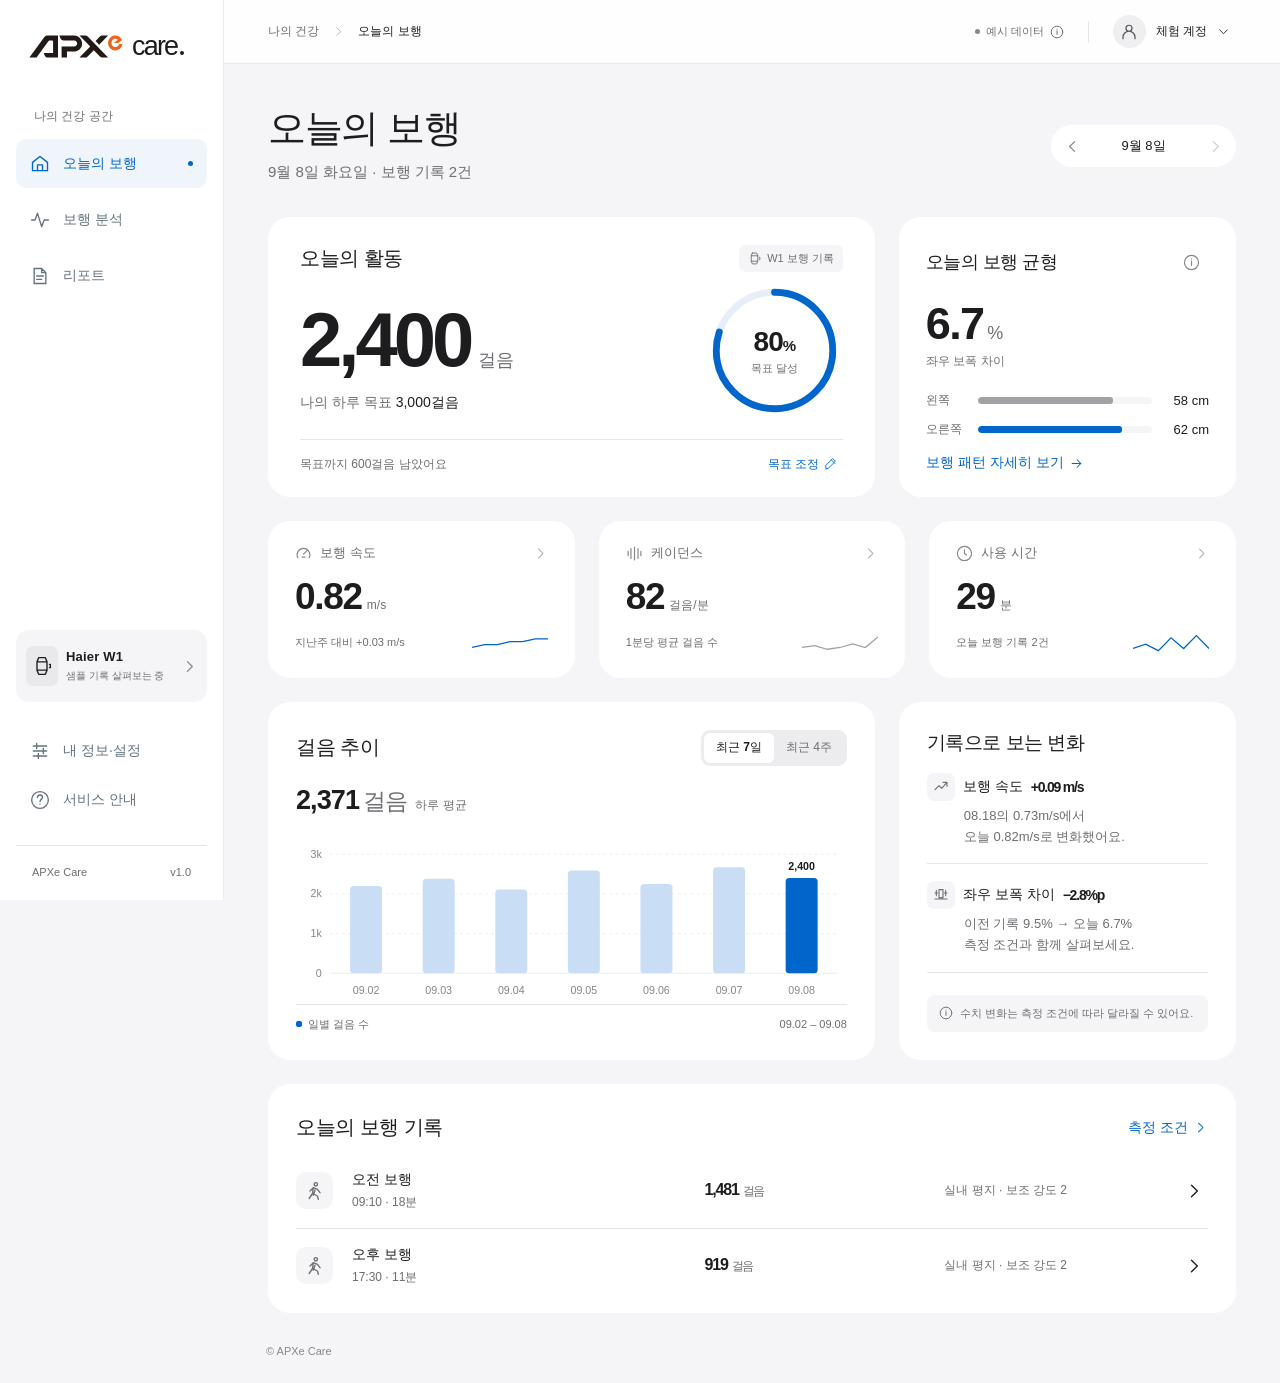
==== index.html @ 576e1993 "Publish responsive APXe Care customer and provider demos" ====
<!doctype html>
<html lang="ko">
<head>
  <meta charset="utf-8">
  <meta name="viewport" content="width=device-width, initial-scale=1, viewport-fit=cover">
  <meta name="theme-color" content="#f5f5f7">
  <meta name="description" content="APXe Care — 나의 보행을 기록하고, 변화를 살펴보고, 리포트로 연결하는 보행 건강 서비스.">
  <title>APXe Care · 나의 보행 건강</title>
  <link rel="icon" href="assets/apxe.svg" type="image/svg+xml">
  <link rel="stylesheet" href="styles.css">
  <link rel="stylesheet" href="design-v2.css?v=5">
  <script src="data.js" defer></script>
  <script src="app.js?v=5" defer></script>
  <link rel="stylesheet" href="mobile.css?v=5">
</head>
<body class="consumer-app">
  <a class="skip-link" href="#main">본문으로 이동</a>
  <aside class="sidebar" aria-label="주 메뉴">
    <a href="#overview" class="brand" aria-label="APXe Care 홈"><img src="assets/apxe.svg" alt="APXe" width="108" height="26"><span>care<span class="brand-dot"></span></span></a>
    <div class="workspace-label">나의 건강 공간</div>
    <nav class="primary-nav">
      <a href="#overview" data-route="overview" class="nav-link active"><i data-icon="home"></i><span>오늘의 보행</span><span class="nav-dot"></span></a>
      <a href="#analysis" data-route="analysis" class="nav-link"><i data-icon="activity"></i><span>보행 분석</span></a>
      <a href="#report" data-route="report" class="nav-link"><i data-icon="file"></i><span>리포트</span></a>
    </nav>
    <div class="sidebar-bottom">
      <div class="device-mini"><span class="device-symbol"><i data-icon="device"></i></span><div><strong>Haier W1</strong><span>샘플 기록 살펴보는 중</span></div><button class="icon-button" data-action="device" aria-label="기기와 데이터 정보"><i data-icon="chevron"></i></button></div>
      <button class="nav-link" data-action="settings"><i data-icon="settings"></i><span>내 정보·설정</span></button>
      <button class="nav-link help-link" data-action="help"><i data-icon="help"></i><span>서비스 안내</span></button>
      <div class="sidebar-foot">APXe Care <span>v1.0</span></div>
    </div>
  </aside>
  <div class="app-shell">
    <header class="topbar">
      <div class="mobile-brand">APXe <span>care.</span></div>
      <div class="breadcrumb"><span>나의 건강</span><i data-icon="chevron"></i><strong id="crumb">오늘의 보행</strong></div>
      <div class="account-tools"><button class="demo-badge" data-action="data-info"><span></span>예시 데이터<i data-icon="info"></i></button><span class="topbar-divider"></span><button class="account-button" data-action="settings" aria-label="체험 계정 설정"><span class="avatar"><i data-icon="user"></i></span><span class="account-name">체험 계정</span><i data-icon="chevron-down"></i></button></div>
    </header>
    <main id="main" tabindex="-1"></main>
    <footer class="page-footer"><span>내가 선택한 기록으로 연결하는 건강</span><span>© APXe Care</span></footer>
  </div>
  <nav class="mobile-nav" aria-label="하단 메뉴"><a href="#overview" data-route="overview"><i data-icon="home"></i>홈</a><a href="#analysis" data-route="analysis"><i data-icon="activity"></i>보행 분석</a><a href="#report" data-route="report"><i data-icon="file"></i>리포트</a><button data-action="settings"><i data-icon="user"></i>내 정보</button></nav>
  <dialog id="detail-dialog" class="app-dialog" aria-labelledby="dialog-title"><div id="dialog-content"></div></dialog>
  <div id="toast" role="status" aria-live="polite"></div>
  <div id="print-root"></div>
  <noscript><p class="no-script">보행 기록과 리포트를 확인하려면 브라우저에서 JavaScript를 활성화해 주세요.</p></noscript>
</body>
</html>
---- styles.css ----
@charset "UTF-8";
:root{--ink:#192c36;--muted:#65757f;--faint:#89969d;--teal:#127f76;--teal-dark:#075e57;--teal-soft:#eaf5f1;--navy:#163d43;--blue:#748fba;--line:#e1e8e9;--canvas:#f5f7f8;--white:#fff;--radius:20px;--shadow:0 3px 18px #1c454506;--sidebar:234px;font-family:"Apple SD Gothic Neo","Pretendard","Noto Sans KR",-apple-system,BlinkMacSystemFont,"Segoe UI",sans-serif;color:var(--ink);background:var(--canvas);font-synthesis:none}
*{box-sizing:border-box}body{margin:0}button,input,select{font:inherit}button,a,input,select{-webkit-tap-highlight-color:transparent}button{cursor:pointer}button{color:inherit}a{color:inherit;text-decoration:none}button:disabled{opacity:.4;cursor:not-allowed}button,input,select{outline-offset:4px}button:focus-visible,a:focus-visible,input:focus-visible,select:focus-visible,summary:focus-visible{outline:3px solid #2e9eae;outline-offset:4px}svg{display:block}i{display:inline-flex;font-style:normal;flex-shrink:0}i svg{width:20px;height:20px}button i{pointer-events:none}button{border:0;background:none}h1,h2,h3,p{margin:0}h1,h2,h3{word-break:keep-all}h1{font-size:30px;line-height:1.35;letter-spacing:-.8px;font-weight:760}h2{font-size:19px;letter-spacing:-.45px;font-weight:730}h3{font-size:16px;font-weight:700}p{line-height:1.65}.muted{color:var(--muted)}.teal{color:var(--teal)}.num{font-family:-apple-system,BlinkMacSystemFont,"Arial",sans-serif;font-variant-numeric:tabular-nums;letter-spacing:-1.2px}.small{font-size:13px}.nowrap{white-space:nowrap}.sr-only{position:absolute;width:1px;height:1px;padding:0;overflow:hidden;clip:rect(0,0,0,0);white-space:nowrap;border:0}.skip-link{position:fixed;left:20px;top:-80px;background:var(--navy);color:white;padding:14px;z-index:1000;border-radius:8px}.skip-link:focus{top:12px}
.sidebar{position:fixed;inset:0 auto 0 0;width:var(--sidebar);background:#fff;border-right:1px solid var(--line);z-index:30;display:flex;flex-direction:column;padding:35px 18px 20px}.brand{display:flex;align-items:center;gap:10px;margin:0 13px 49px}.brand img{width:94px;height:auto}.brand>span{font-size:28px;font-weight:500;letter-spacing:-1.8px;line-height:1;color:var(--teal)}.brand-dot{display:inline-block;width:5px;height:5px;border-radius:100%;background:var(--teal);margin-left:3px}.workspace-label{font-size:12px;color:var(--faint);font-weight:650;margin:0 18px 14px;letter-spacing:.5px}.primary-nav{display:flex;flex-direction:column;gap:7px}.nav-link{display:flex;align-items:center;gap:13px;text-align:left;padding:14px 16px;border-radius:11px;min-height:49px;font-size:15px;color:#64747d;transition:background .18s,color .18s;width:100%;font-weight:560}.nav-link:hover{background:#f4f7f8;color:var(--ink)}.nav-link.active{background:var(--teal-soft);color:var(--teal-dark);font-weight:750}.nav-dot{margin-left:auto;width:6px;height:6px;background:var(--teal);border-radius:50%}.sidebar-bottom{margin-top:auto}.device-mini{border:1px solid var(--line);border-radius:13px;padding:13px 8px 13px 12px;display:flex;align-items:center;gap:10px;margin-bottom:24px;background:#fbfcfc}.device-symbol{width:32px;height:40px;border-radius:7px;background:#e9eef0;display:grid;place-items:center;color:var(--navy)}.device-mini strong{display:block;font-size:13px;letter-spacing:.2px}.device-mini div>span{display:block;font-size:11px;color:var(--muted);margin-top:5px;white-space:nowrap}.device-mini .icon-button{margin-left:auto;width:22px}.sidebar-foot{display:flex;justify-content:space-between;border-top:1px solid var(--line);padding:20px 16px 0;margin-top:21px;font-size:11px;color:var(--faint)}.help-link{font-size:14px}
.app-shell{margin-left:var(--sidebar)}.topbar{height:81px;border-bottom:1px solid var(--line);padding:0 42px;display:flex;align-items:center;justify-content:space-between;background:rgba(255,255,255,.94)}.breadcrumb{display:flex;align-items:center;gap:13px;font-size:13px;color:var(--muted)}.breadcrumb strong{font-weight:650;color:var(--ink)}.breadcrumb i svg{width:13px;height:13px;color:#a1afb6}.account-tools{display:flex;align-items:center;gap:22px}.demo-badge{display:flex;align-items:center;gap:6px;font-size:12px;color:#627579}.demo-badge>span{width:5px;height:5px;background:#91a49a;border-radius:50%}.demo-badge i svg{width:14px;height:14px}.topbar-divider{width:1px;height:22px;background:var(--line)}.account-button{display:flex;align-items:center;gap:10px;font-size:13px;font-weight:650}.account-button>i svg{width:13px;height:13px}.avatar{width:33px;height:33px;background:#e5edf1;border:3px solid #fff;border-radius:50%;display:grid;place-items:center;outline:1px solid #e0e8eb;color:#5c7480}.avatar i svg{width:18px;height:18px}.mobile-brand,.mobile-nav{display:none}
main{padding:35px 42px 25px;max-width:1450px;margin:auto;min-height:calc(100vh - 150px)}.page-heading{display:flex;align-items:center;justify-content:space-between;gap:20px;margin-bottom:27px}.eyebrow{font-size:11px;color:var(--teal);letter-spacing:1.8px;font-weight:750;margin-bottom:8px}.page-heading p{font-size:14px;color:var(--muted);margin-top:7px}.heading-actions{display:flex;align-items:center;gap:10px}.button{display:inline-flex;align-items:center;justify-content:center;gap:9px;min-height:43px;padding:11px 17px;font-size:14px;line-height:1.4;border:1px solid var(--line);border-radius:10px;font-weight:650;background:white;transition:background .16s,transform .16s}.button:hover{background:#f1f6f5;border-color:#cbdcd8}.button.primary{background:var(--teal);border-color:var(--teal);color:white;box-shadow:0 3px 7px #127f7610}.button.primary:hover{background:var(--teal-dark);border-color:var(--teal-dark)}.button.dark{background:var(--navy);border-color:var(--navy);color:white}.button.quiet{background:transparent;border-color:transparent;color:var(--teal)}.button.full{width:100%}.button i svg{width:17px;height:17px}.text-button{display:inline-flex;align-items:center;gap:5px;color:var(--teal);font-size:13px;font-weight:650;min-height:32px;padding:3px 0}.text-button i svg{width:15px;height:15px}.text-button:hover{text-decoration:underline}.icon-button{width:34px;height:34px;display:inline-grid;place-items:center;border-radius:8px;color:var(--muted)}.icon-button:hover{background:#eaf1f1}.icon-button svg{width:17px;height:17px}.date-switch{display:flex;align-items:center;gap:8px;background:white;border:1px solid var(--line);border-radius:10px;padding:3px 5px}.date-switch span{font-size:13px;font-weight:600;padding:0 6px;min-width:105px;text-align:center}
.panel{background:white;border:1px solid var(--line);border-radius:var(--radius);box-shadow:var(--shadow);overflow:hidden}.panel-head{display:flex;justify-content:space-between;align-items:center;gap:12px}.panel-head .hint{font-size:12px;color:var(--muted)}.panel-pad{padding:24px 26px}.grid-top{display:grid;grid-template-columns:minmax(0,1.8fr) minmax(285px,1fr);gap:22px}.activity-hero{background:#edf6f2;position:relative;border-color:#dceae4;padding:25px 28px 22px;min-height:259px}.hero-tag{display:inline-flex;align-items:center;gap:6px;font-size:12px;background:#fff9;border:1px solid #d9e7e2;border-radius:6px;padding:5px 8px;color:#426a61}.hero-tag i svg{width:13px;height:13px}.hero-content{display:flex;align-items:center;justify-content:space-between;gap:20px;margin-top:18px}.metric-hero{display:flex;align-items:baseline;gap:8px}.metric-hero strong{font-size:64px;letter-spacing:-3px;font-weight:620;line-height:1.06;color:#164e45}.metric-hero span{font-size:18px;color:#55766d}.hero-caption{font-size:13px;color:#58776e;margin-top:11px}.hero-caption strong{color:#206256}.goal-ring{width:137px;height:137px;position:relative;flex:0 0 137px;margin-top:-13px}.goal-ring svg{width:100%;height:100%;transform:rotate(-90deg)}.goal-ring .ring-progress{transition:stroke-dashoffset .5s}.ring-center{position:absolute;inset:0;display:flex;align-items:center;justify-content:center;flex-direction:column}.ring-center strong{font-size:27px;color:#21675b;font-weight:620;letter-spacing:-1px}.ring-center span{font-size:11px;color:#597b70;margin-top:3px}.hero-bottom{display:flex;align-items:center;justify-content:space-between;border-top:1px solid #d4e6dd;margin-top:17px;padding-top:14px;gap:12px;font-size:12px;color:#5c7b70}.hero-bottom button{color:#335f51;font-size:12px;font-weight:650;display:flex;gap:5px;align-items:center}.hero-bottom button svg{width:13px;height:13px}.balance-summary{padding:25px 24px 19px;display:flex;flex-direction:column}.balance-summary .panel-head h2{font-size:17px}.balance-readout{display:flex;align-items:baseline;gap:4px;margin-top:12px}.balance-readout strong{font-size:38px;font-weight:610}.balance-readout span{font-size:18px;color:var(--muted)}.metric-context{font-size:12px;color:var(--muted);margin-top:3px}.pair-bars{display:grid;gap:9px;margin-top:19px}.pair-row{display:grid;grid-template-columns:42px 1fr 47px;gap:10px;align-items:center;font-size:12px;color:var(--muted)}.pair-track{height:8px;background:#f0f3f5;border-radius:3px;overflow:hidden}.pair-track span{display:block;background:#88a2bd;height:100%;border-radius:3px}.pair-row.right .pair-track span{background:var(--teal)}.pair-row strong{font-size:13px;text-align:right;color:var(--ink);font-weight:650}.balance-summary>.text-button{align-self:flex-start;margin-top:auto;padding-top:12px}
.metric-grid{display:grid;grid-template-columns:repeat(3,1fr);gap:18px;margin-top:20px}.metric-card{padding:20px 22px;position:relative;display:block;text-align:left;width:100%;transition:border-color .2s,box-shadow .2s}.metric-card:hover{border-color:#b6d4cd;box-shadow:0 5px 16px #2451470b}.metric-top{display:flex;justify-content:space-between;align-items:center;gap:8px;color:var(--muted);font-size:13px}.metric-top>span{display:flex;align-items:center;gap:8px}.metric-top i svg{width:17px;height:17px;color:#738f94}.metric-top .metric-arrow svg{width:15px;height:15px;color:#9dadb3}.metric-value{display:flex;align-items:baseline;gap:5px;margin-top:15px}.metric-value strong{font-size:33px;line-height:1.1;font-weight:650}.metric-value span{font-size:12px;color:var(--muted)}.metric-tail{display:flex;align-items:center;justify-content:space-between;font-size:11px;color:var(--muted);gap:12px;margin-top:12px}.change{color:var(--teal);font-weight:600;white-space:nowrap}.sparkline{width:76px;height:24px;flex-shrink:0}
.grid-bottom{display:grid;grid-template-columns:minmax(0,1.8fr) minmax(285px,1fr);gap:22px;margin-top:22px}.trend-panel{padding:24px 26px 19px;min-width:0}.segmented{display:inline-flex;gap:3px;padding:3px;background:#f0f3f4;border-radius:8px}.segmented button{padding:6px 11px;border-radius:6px;font-size:12px;white-space:nowrap;color:var(--muted);font-weight:600;min-height:30px}.segmented button.active{background:white;color:var(--ink);box-shadow:0 1px 4px #22343c10}.segmented button:focus-visible{outline-offset:1px}.chart-summary{display:flex;align-items:baseline;gap:8px;margin-top:19px}.chart-summary strong{font-size:23px;font-weight:650;letter-spacing:-.6px}.chart-summary span{font-size:12px;color:var(--muted)}.chart{position:relative;margin-top:10px;min-width:0}.chart svg{width:100%;height:auto;overflow:visible}.chart text{font-family:inherit;font-size:11px;fill:#819098;font-variant-numeric:tabular-nums}.chart .chart-value{font-weight:650;fill:var(--teal-dark);font-size:12px}.chart-footer{display:flex;align-items:center;justify-content:space-between;color:var(--muted);font-size:11px;border-top:1px solid var(--line);padding-top:12px;margin-top:5px}.legend{display:inline-flex;align-items:center;gap:6px}.legend-dot{width:6px;height:6px;background:var(--teal);border-radius:2px}.legend-dot.blue{background:#859abb}.chart-hit{cursor:pointer;transition:opacity .2s}.chart-hit:hover{opacity:.75}.chart-tooltip{position:absolute;pointer-events:none;padding:8px 11px;border-radius:8px;background:var(--navy);color:white;font-size:12px;box-shadow:0 4px 10px #123e4322;white-space:nowrap;transform:translate(-50%,-110%);z-index:2}.chart-tooltip[hidden]{display:none}.insight-panel{padding:24px;display:flex;flex-direction:column}.section-kicker{color:#7c969a;font-size:10px;font-weight:750;letter-spacing:1.6px}.insight-panel h2{margin-top:8px;font-size:19px}.observation{border-bottom:1px solid var(--line);padding:17px 0 16px}.observation:last-of-type{border-bottom:0}.observation .observation-heading{display:flex;align-items:center;gap:8px;font-size:14px;font-weight:650}.observation-heading i{color:var(--teal);background:#eef6f3;border-radius:7px;padding:6px}.observation-heading i svg{width:16px;height:16px}.observation p{font-size:12px;color:var(--muted);margin:5px 0 0 37px;line-height:1.65}.insight-note{margin-top:auto;background:#f4f7f8;border-radius:8px;padding:10px 12px;color:#71848a;font-size:11px;display:flex;gap:7px;line-height:1.5}.insight-note i svg{width:14px;height:14px;margin-top:1px}
.session-panel{margin-top:22px;padding:23px 26px 8px}.session-list{margin-top:10px}.session-row{display:grid;grid-template-columns:42px minmax(150px,1.5fr) 1fr 1fr 24px;align-items:center;gap:14px;padding:17px 0;border-top:1px solid var(--line);text-align:left;width:100%}.session-row:first-child{border-top:0}.session-row:hover .session-name{color:var(--teal)}.session-icon{display:grid;place-items:center;width:37px;height:37px;background:#f0f5f5;color:#577d7c;border-radius:10px}.session-icon svg{width:20px;height:20px}.session-name{font-size:14px;font-weight:650}.session-meta{font-size:11px;color:var(--muted);margin-top:5px}.session-stat{font-size:14px;font-weight:650}.session-stat small{font-size:11px;font-weight:400;color:var(--muted);margin-left:4px}.session-condition{font-size:12px;color:var(--muted)}.page-footer{max-width:1450px;margin:auto;padding:0 42px 26px;display:flex;justify-content:space-between;gap:20px;font-size:11px;color:#8b989e}.page-footer span:first-child{display:none}
.filter-strip{display:flex;justify-content:space-between;align-items:center;margin:-2px 0 23px;gap:15px}.filter-strip .segmented button{font-size:14px;padding:9px 20px}.condition-filter{display:flex;align-items:center;gap:9px;font-size:13px;color:var(--muted);cursor:pointer}.switch{appearance:none;width:33px;height:19px;border-radius:15px;background:#c8d4d7;position:relative;transition:background .2s;cursor:pointer;flex-shrink:0;margin:0}.switch:before{content:"";position:absolute;top:3px;left:3px;width:13px;height:13px;border-radius:50%;background:white;box-shadow:0 1px 3px #1232;transition:transform .2s}.switch:checked{background:var(--teal)}.switch:checked:before{transform:translateX(14px)}.analysis-grid{display:grid;grid-template-columns:minmax(0,1.24fr) minmax(0,1fr);gap:22px}.analysis-panel{padding:25px 27px}.measure-label{display:flex;align-items:center;gap:6px;color:var(--muted);font-size:12px}.measure-label i svg{width:15px;height:15px}.stride-values{display:grid;grid-template-columns:1fr 1fr;margin:27px 0 25px;gap:20px}.stride-value{display:flex;align-items:center;gap:15px}.stride-value+.stride-value{padding-left:24px;border-left:1px solid var(--line)}.stride-letter{font-size:12px;font-weight:650;width:32px;height:43px;display:grid;place-items:center;border-radius:20px;color:#6f87ab;background:#edf1f8}.stride-value:last-child .stride-letter{background:var(--teal-soft);color:var(--teal)}.stride-value span small{display:block;font-size:12px;color:var(--muted);margin-bottom:4px}.stride-value strong{font-size:35px;font-weight:600}.stride-value .unit{font-size:13px;color:var(--muted);margin-left:4px}.stride-visual{padding:22px 0 8px;border-top:1px solid var(--line)}.stride-visual .pair-row{grid-template-columns:43px 1fr 52px;margin-bottom:15px;font-size:13px}.stride-visual .pair-track{height:17px;border-radius:4px}.stride-bottom{display:flex;justify-content:space-between;align-items:center;background:#f4f8f8;border-radius:10px;padding:14px 15px;margin-top:12px;font-size:13px}.stride-bottom strong{font-size:23px;letter-spacing:-.7px}.inline-note{display:flex;gap:7px;align-items:flex-start;font-size:12px;color:var(--muted);line-height:1.65;margin-top:17px}.inline-note svg{width:15px;height:15px;margin-top:2px}.analysis-lower{display:grid;grid-template-columns:1fr 1fr;gap:22px;margin-top:22px}.large-readout{display:flex;align-items:baseline;gap:6px;margin-top:21px}.large-readout strong{font-size:43px;font-weight:610}.large-readout span{font-size:14px;color:var(--muted)}.delta{font-size:12px;color:var(--teal);display:flex;align-items:center;gap:5px;margin-top:7px}.delta svg{width:13px;height:13px}.condition-panel{margin-top:22px;padding:25px 27px}.conditions{display:grid;grid-template-columns:repeat(4,1fr);gap:25px;margin-top:21px}.conditions dt{font-size:12px;color:var(--muted);margin-bottom:7px}.conditions dd{margin:0;font-size:14px;font-weight:650}.metric-info-card{padding:17px;background:#f6f8f9;border-radius:11px;margin-top:20px}.metric-info-card p{font-size:13px;color:var(--muted)}
.report-layout{display:grid;grid-template-columns:minmax(300px,.94fr) minmax(0,1.4fr);gap:25px;align-items:start}.report-controls{padding:25px}.step-label{display:flex;align-items:center;gap:10px;margin-bottom:18px;font-size:15px;font-weight:700}.step-label>span{background:var(--teal-soft);color:var(--teal);width:24px;height:24px;border-radius:50%;display:grid;place-items:center;font-size:12px}.form-section+.form-section{padding-top:25px;margin-top:24px;border-top:1px solid var(--line)}.form-label{font-size:13px;color:var(--muted);display:block;margin-bottom:8px}.select-wrap select{width:100%;border:1px solid #d2dfe0;min-height:47px;padding:10px 14px;border-radius:9px;background:white;color:var(--ink);font-size:14px}.date-range-label{font-size:12px;color:var(--muted);margin-top:10px}.check-card{display:flex;align-items:flex-start;gap:12px;cursor:pointer;padding:15px 0;border-bottom:1px solid var(--line)}.check-card:last-child{border-bottom:0;padding-bottom:0}.check-card input{appearance:none;width:19px;height:19px;margin:1px 0 0;border:1.5px solid #b9c8ca;border-radius:5px;flex-shrink:0;cursor:pointer}.check-card input:checked{background-color:var(--teal);border-color:var(--teal);background-image:url("data:image/svg+xml,%3Csvg xmlns='http://www.w3.org/2000/svg' viewBox='0 0 20 20'%3E%3Cpath d='m4 10 4 4 8-8' fill='none' stroke='white' stroke-width='2'/%3E%3C/svg%3E")}.check-card strong{font-size:14px;font-weight:650;display:block}.check-card small{display:block;font-size:12px;color:var(--muted);line-height:1.55;margin-top:5px}.report-actions{display:flex;gap:9px;margin-top:21px}.report-actions .button{flex:1}.share-hint{display:flex;gap:7px;color:var(--muted);font-size:12px;line-height:1.65;margin-top:15px}.share-hint svg{width:15px;height:15px;margin-top:2px}.preview-wrap{background:#e9eff1;border:1px solid #dde5e8;border-radius:18px;padding:21px}.preview-toolbar{display:flex;align-items:center;justify-content:space-between;margin-bottom:17px;font-size:12px;color:#6a7e88}.preview-toolbar>span{display:flex;align-items:center;gap:7px}.preview-toolbar i svg{width:15px;height:15px}.report-paper{background:white;box-shadow:0 5px 20px #253e4810;padding:30px 29px;min-height:540px}.paper-top{display:flex;justify-content:space-between;align-items:center;font-size:10px;color:#7d8f96;border-bottom:2px solid var(--navy);padding-bottom:13px}.paper-brand{font-size:18px;letter-spacing:-.8px;font-weight:750;color:var(--navy)}.paper-brand span{font-weight:500;color:var(--teal);margin-left:4px}.paper-heading{margin:26px 0 20px}.paper-heading h2{font-size:23px}.paper-heading p{font-size:11px;color:var(--muted);margin-top:7px}.paper-subject{display:grid;grid-template-columns:1fr 1fr;gap:10px;padding:13px 0;border-top:1px solid var(--line);border-bottom:1px solid var(--line);font-size:11px}.paper-subject span{color:var(--muted);margin-right:8px}.paper-section{margin-top:22px}.paper-section h3{font-size:12px;margin-bottom:12px;color:var(--navy)}.paper-stats{display:grid;grid-template-columns:repeat(3,1fr);gap:10px;background:#f6f9f9;padding:15px 12px}.paper-stat span{font-size:10px;color:var(--muted);display:block;line-height:1.5}.paper-stat strong{font-family:Arial,sans-serif;display:inline-block;font-size:21px;margin-top:5px;font-weight:600;letter-spacing:-.7px}.paper-stat small{font-size:9px;margin-left:3px;color:var(--muted)}.paper-row{display:flex;justify-content:space-between;border-bottom:1px solid #edf0f1;padding:9px 0;font-size:11px;gap:15px}.paper-row span{color:var(--muted)}.paper-foot{margin-top:24px;padding-top:12px;border-top:1px solid var(--line);font-size:10px;color:#8a979d;line-height:1.6}.empty-report{padding:70px 0;text-align:center;color:var(--muted);font-size:14px}.empty-report i{display:block;width:32px;margin:0 auto 15px}.empty-report i svg{width:32px;height:32px}.report-empty-note{font-size:13px;color:#99701e;margin-top:10px}
.app-dialog{border:0;padding:0;border-radius:20px;width:min(540px,calc(100% - 34px));color:var(--ink);box-shadow:0 20px 100px #092d3b33;max-height:calc(100dvh - 70px);overflow:auto;background:white}.app-dialog::backdrop{background:#142e3d60;backdrop-filter:blur(3px)}.dialog-header{display:flex;align-items:center;justify-content:space-between;gap:15px;padding:25px 27px 19px;border-bottom:1px solid var(--line)}.dialog-header h2{font-size:21px}.dialog-body{padding:23px 27px 28px}.dialog-body>p{font-size:14px;color:var(--muted);margin-bottom:18px}.dialog-body h3{margin:23px 0 9px}.dialog-body a{color:var(--teal);text-decoration:underline}.dialog-actions{display:flex;justify-content:flex-end;gap:9px;padding:18px 27px;border-top:1px solid var(--line)}.detail-list{margin:0}.detail-list div{display:flex;justify-content:space-between;padding:13px 0;border-bottom:1px solid var(--line);gap:18px;font-size:14px}.detail-list dt{color:var(--muted)}.detail-list dd{margin:0;text-align:right;font-weight:600}.dialog-body .field{display:grid;gap:8px;margin-bottom:16px}.field label{font-size:14px;font-weight:650}.field input{border:1px solid #cbdada;border-radius:9px;padding:12px 14px;min-height:47px;width:100%;font-size:18px}.field small{font-size:12px;color:var(--muted)}.field-error{color:#9b431f!important}.formula{background:var(--teal-soft);padding:16px;border-radius:10px;font-size:14px;color:var(--teal-dark);line-height:1.7}.subtle-alert{padding:13px 15px;background:#f4f7f8;border-radius:10px;font-size:13px;line-height:1.7;color:var(--muted);margin-top:18px}.settings-item{display:flex;justify-content:space-between;align-items:center;width:100%;border-bottom:1px solid var(--line);padding:17px 0;text-align:left}.settings-item strong{font-size:15px}.settings-item small{display:block;font-size:12px;color:var(--muted);margin-top:5px}#toast{position:fixed;bottom:30px;left:calc(50% + var(--sidebar)/2);transform:translate(-50%,20px);background:var(--navy);color:white;padding:13px 22px;border-radius:11px;font-size:14px;box-shadow:0 6px 24px #123b4325;opacity:0;pointer-events:none;transition:.2s;z-index:100;max-width:min(560px,calc(100% - 32px));text-align:center;line-height:1.5}#toast.visible{opacity:1;transform:translate(-50%,0)}#print-root{display:none}.no-script{padding:40px}.fade-in{animation:arrive .24s ease both}@keyframes arrive{from{opacity:.4;transform:translateY(5px)}to{opacity:1;transform:translateY(0)}}
@media(min-width:1650px){main{padding-top:44px}.grid-top,.grid-bottom{grid-template-columns:minmax(0,1.9fr) minmax(320px,1fr)}.activity-hero{min-height:275px}.hero-content{margin-top:23px}.metric-card{padding:23px 25px}.chart{margin-top:17px}}
@media(max-width:1180px){:root{--sidebar:205px}.sidebar{padding-left:12px;padding-right:12px}.topbar{padding:0 28px}main{padding:30px 28px 24px}.page-footer{padding-left:28px;padding-right:28px}.grid-top,.grid-bottom{gap:17px;grid-template-columns:minmax(0,1.45fr) minmax(265px,1fr)}.metric-grid{gap:14px}.activity-hero{padding:23px}.goal-ring{width:112px;height:112px;flex-basis:112px}.metric-hero strong{font-size:54px}.hero-bottom{font-size:11px}.metric-card{padding:19px 18px}.metric-tail{gap:4px}.sparkline{width:58px}.analysis-grid{grid-template-columns:1fr 1fr}.analysis-panel{padding:22px}.report-layout{grid-template-columns:minmax(265px,.9fr) minmax(0,1.1fr);gap:18px}.report-controls{padding:22px}.report-paper{padding:24px 20px}.preview-wrap{padding:16px}.page-heading{align-items:flex-start}.session-row{grid-template-columns:37px minmax(120px,1.5fr) 1fr 1fr 18px;gap:10px}}
@media(max-width:1000px){:root{--sidebar:82px}.sidebar{padding-top:28px}.brand{margin:0 auto 35px;display:block}.brand img{width:47px}.brand>span{display:none}.workspace-label,.nav-link span,.sidebar-foot,.device-mini{display:none}.nav-link{justify-content:center;padding:16px 10px}.nav-link i svg{width:22px;height:22px}.nav-link .nav-dot{display:none}.sidebar-bottom{padding-bottom:20px}.primary-nav{gap:12px}.topbar{height:70px}.grid-top,.grid-bottom{grid-template-columns:minmax(0,1.65fr) minmax(270px,1fr)}.account-tools{gap:14px}.conditions{grid-template-columns:repeat(2,1fr)}.metric-card .sparkline{display:none}}
@media(max-width:760px){:root{--sidebar:0px;--radius:17px}.sidebar{display:none}.app-shell{margin-left:0}.topbar{height:65px;padding:0 22px;border-bottom:1px solid #e4ebec}.breadcrumb,.account-name,.topbar-divider,.account-button>i{display:none}.mobile-brand{display:block;font-size:24px;letter-spacing:-1.5px;font-weight:750}.mobile-brand span{font-weight:500;color:var(--teal)}.account-tools{gap:14px}.demo-badge{font-size:11px}.account-button{padding:0}.avatar{width:30px;height:30px}.topbar{position:relative}.mobile-nav{display:grid;grid-template-columns:repeat(4,1fr);position:fixed;bottom:0;left:0;right:0;border-top:1px solid #e1e9e9;background:#fffffff5;backdrop-filter:blur(16px);padding:8px 10px calc(8px + env(safe-area-inset-bottom));z-index:30}.mobile-nav a,.mobile-nav button{display:flex;flex-direction:column;align-items:center;gap:5px;padding:5px;font-size:10px;font-weight:600;color:#82939b}.mobile-nav i svg{width:21px;height:21px}.mobile-nav .active{color:var(--teal);font-weight:750}.mobile-nav .active i{background:var(--teal-soft);box-shadow:0 0 0 6px var(--teal-soft);border-radius:5px}main{padding:27px 20px 17px;min-height:calc(100dvh - 135px)}h1{font-size:27px}.page-heading{gap:12px;margin-bottom:23px;align-items:center}.eyebrow{font-size:10px;letter-spacing:1.4px;margin-bottom:6px}.page-heading p{font-size:12px;margin-top:5px}.heading-actions .button span,.heading-actions .button i{display:none}.heading-actions .button{min-width:41px;padding:10px;font-size:12px}.date-switch{gap:0;padding:2px}.date-switch span{font-size:11px;min-width:74px;padding:0}.date-switch .icon-button{width:25px;height:29px}.date-switch svg{width:13px;height:13px}.grid-top,.grid-bottom,.analysis-grid,.analysis-lower,.report-layout{grid-template-columns:1fr;gap:17px}.activity-hero{padding:22px 22px 18px;min-height:236px}.hero-content{margin-top:18px}.metric-hero strong{font-size:58px}.hero-bottom{margin-top:18px;padding-top:12px}.goal-ring{width:118px;height:118px;flex-basis:118px}.hero-content{gap:10px}.hero-caption{font-size:12px}.metric-hero span{font-size:15px}.balance-summary{padding:21px 22px;display:grid;grid-template-columns:1fr 1.15fr;column-gap:22px}.balance-summary .panel-head{grid-column:1 / -1;margin-bottom:7px}.balance-summary .pair-bars{grid-column:2;grid-row:2 / 5;margin-top:12px;align-self:center}.balance-summary .balance-readout{margin-top:5px}.balance-summary>.text-button{grid-column:1 / -1;margin-top:4px;padding-top:5px;font-size:12px}.balance-readout strong{font-size:33px}.metric-context{font-size:11px}.metric-grid{gap:10px;margin-top:17px}.metric-card{padding:15px 13px;border-radius:13px}.metric-top{font-size:11px}.metric-top>span{gap:5px}.metric-top i svg{width:14px;height:14px}.metric-arrow{display:none}.metric-value{gap:3px;margin-top:14px;flex-wrap:wrap}.metric-value strong{font-size:27px;letter-spacing:-1px}.metric-value span{font-size:10px}.metric-tail{font-size:10px;line-height:1.5;margin-top:8px;align-items:flex-start}.grid-bottom{margin-top:17px}.trend-panel,.insight-panel,.session-panel{padding:21px 21px 16px}h2{font-size:17px}.segmented button{font-size:11px;padding:6px 10px}.chart-summary strong{font-size:22px}.chart-summary span{font-size:11px}.insight-panel{display:none}.session-panel{margin-top:17px}.session-row{grid-template-columns:35px 1fr auto 15px;gap:10px;padding:16px 0}.session-condition{display:none}.session-name{font-size:13px}.session-stat{font-size:13px}.session-meta{font-size:10px}.session-stat small{font-size:10px}.session-panel .panel-head .text-button{font-size:11px}.page-footer{padding:10px 22px 95px;justify-content:center}.page-footer span:first-child{display:none}.filter-strip{align-items:flex-start;flex-direction:column;gap:14px;margin-bottom:18px}.filter-strip .segmented{width:100%}.filter-strip .segmented button{flex:1;font-size:13px;min-height:37px}.condition-filter{font-size:12px;align-self:flex-end}.analysis-panel{padding:22px}.stride-values{margin:25px 0}.stride-value strong{font-size:34px}.stride-value{gap:12px}.stride-value+.stride-value{padding-left:20px}.analysis-lower{margin-top:17px}.condition-panel{padding:22px;margin-top:17px}.conditions{gap:18px}.conditions dd{font-size:13px}.report-controls{padding:23px}.preview-wrap{padding:15px}.report-paper{padding:26px 22px}.report-actions{flex-direction:column}.report-actions .button{font-size:14px}.page-heading .report-heading-button{display:none}.app-dialog{border-radius:18px;max-height:calc(100dvh - 45px)}.dialog-header{padding:21px 22px 17px}.dialog-body{padding:21px 22px 25px}.dialog-actions{padding:16px 22px}.dialog-body>p{font-size:14px}#toast{left:50%;bottom:88px;font-size:13px;width:max-content;max-width:calc(100% - 30px)}}
@media(max-width:380px){main{padding-left:15px;padding-right:15px}.topbar{padding:0 17px}.date-switch span{min-width:63px}.metric-hero strong{font-size:52px}.goal-ring{width:105px;height:105px;flex-basis:105px}.metric-card{padding:14px 10px}.metric-top>span{gap:4px}.metric-top i{display:none}.metric-value strong{font-size:25px}.balance-summary{column-gap:14px}.pair-row{gap:7px;grid-template-columns:33px 1fr 40px}.activity-hero{padding:21px}.page-heading p{max-width:185px}.account-tools{gap:8px}}
@media(prefers-reduced-motion:reduce){*,*:before,*:after{animation:none!important;transition:none!important;scroll-behavior:auto!important}}
.report-dialog{width:min(780px,calc(100% - 34px))}.report-dialog .dialog-body{background:#f5f8f9}.report-dialog .report-paper{min-height:0}.report-dialog .report-actions .button{flex:1}.device-mini div>span,.sidebar-foot,.page-footer{font-size:12px}.metric-top{font-size:14px}.metric-tail,.session-meta{font-size:12px}.metric-value span{font-size:13px}.hero-caption{font-size:14px}.hero-bottom,.hero-bottom button{font-size:13px}.pair-row{font-size:13px}.pair-row strong{font-size:14px}.metric-context{font-size:13px}.chart text{font-size:12px}.chart-summary span,.chart-footer{font-size:12px}.observation p{font-size:14px}.insight-note{font-size:12px}.session-name{font-size:15px}.session-stat{font-size:16px}.session-stat small{font-size:12px}.session-condition{font-size:13px}.account-button{font-size:14px}.analysis-panel .inline-note,.metric-info-card p{font-size:14px}.chart-footer{flex-wrap:wrap;gap:8px}.report-controls .share-hint,.check-card small{font-size:13px}
@media(max-width:760px){.metric-top{font-size:13px}.metric-top>span{gap:4px}.metric-top i svg{width:13px;height:13px}.metric-value span{font-size:12px}.metric-tail{font-size:11px}.hero-caption{font-size:13px}.hero-bottom,.hero-bottom button{font-size:12px}.pair-row{font-size:12px}.pair-row strong{font-size:13px}.metric-context{font-size:12px}.session-name{font-size:14px}.session-meta{font-size:12px}.session-stat{font-size:14px}.mobile-nav a,.mobile-nav button{font-size:12px}.page-heading p{font-size:13px}.chart-summary span,.chart-footer{font-size:12px}.filter-strip .segmented button{font-size:14px}.stride-value span small{font-size:13px}.conditions dt{font-size:13px}.report-paper .paper-heading h2{font-size:21px}.report-dialog .dialog-body{padding:16px}.report-dialog .report-paper{padding:23px 18px}.report-dialog .paper-top{font-size:9px}}
@media print{@page{size:A4;margin:16mm}body{background:white}.sidebar,.app-shell,.mobile-nav,.app-dialog,#toast{display:none!important}#print-root{display:block!important;color:#172e35;font-family:"Apple SD Gothic Neo","Noto Sans KR",sans-serif}#print-root .report-paper{box-shadow:none;padding:0;min-height:0}#print-root .paper-heading h2{font-size:25px}#print-root .paper-top{font-size:11px}#print-root .paper-heading p,#print-root .paper-subject,#print-root .paper-row,#print-root .paper-section h3{font-size:12px}#print-root .paper-stat span{font-size:11px}#print-root .paper-stat strong{font-size:25px}#print-root .paper-section{break-inside:avoid}#print-root .paper-foot{font-size:10px}.report-paper *{print-color-adjust:exact;-webkit-print-color-adjust:exact}}
---- design-v2.css ----
/* APXe Care · quiet surfaces, clear measurements, one action color. */
:root {
  --ink: #1d1d1f;
  --muted: #6e6e73;
  --faint: #86868b;
  --teal: #0066cc;
  --teal-dark: #0055ad;
  --teal-soft: #eef5fc;
  --navy: #1d1d1f;
  --blue: #a1a1a6;
  --line: #e5e5e7;
  --canvas: #f5f5f7;
  --radius: 22px;
  --shadow: none;
  --sidebar: 224px;
  font-family: -apple-system, BlinkMacSystemFont, "Apple SD Gothic Neo", "Segoe UI", sans-serif;
}
body { -webkit-font-smoothing: antialiased; }
.num { font-family: -apple-system, BlinkMacSystemFont, "Segoe UI", sans-serif; }
h1 { font-size: 38px; font-weight: 600; line-height: 1.14; letter-spacing: -1.3px; }
h2 { font-size: 20px; font-weight: 600; letter-spacing: -.5px; }
h3 { font-weight: 600; }
button:focus-visible, a:focus-visible, input:focus-visible, select:focus-visible {
  outline: 2px solid #0071e3;
}
.sidebar { padding: 33px 16px 22px; border-right-color: #ebebed; }
.brand { gap: 9px; margin-bottom: 48px; }
.brand > span { color: var(--ink); font-size: 27px; font-weight: 400; }
.brand-dot { background: var(--ink); width: 4px; height: 4px; }
.workspace-label { letter-spacing: 0; color: var(--muted); font-size: 12px; font-weight: 400; }
.nav-link { font-size: 14px; font-weight: 400; border-radius: 10px; padding: 13px 14px; }
.nav-link.active { color: var(--teal); background: #f0f5fc; font-weight: 600; }
.nav-link:hover { background: #f5f5f7; }
.nav-dot { width: 5px; height: 5px; }
.device-mini { background: #f5f5f7; border: 0; padding: 16px 10px; gap: 8px; }
.device-symbol { background: #e9e9eb; color: var(--ink); }
.device-mini div > span { font-size: 10px; color: var(--muted); }
.sidebar-foot { color: var(--muted); font-size: 11px; }
.topbar { height: 64px; padding: 0 44px; border-bottom-color: #e8e8eb; background: #ffffffed; }
.breadcrumb { font-size: 12px; }
.account-tools { gap: 18px; }
.demo-badge { color: var(--muted); font-size: 11px; }
.demo-badge > span { background: #86868b; }
.avatar { border: 0; background: #efeff1; outline: 0; color: #55555b; }
.account-button { font-size: 12px; font-weight: 400; }
main { padding: 43px 44px 32px; max-width: 1440px; }
.page-heading { margin-bottom: 32px; align-items: center; }
.page-heading p { font-size: 15px; margin-top: 10px; color: var(--muted); }
.eyebrow { display: none; }
.button { border-radius: 999px; box-shadow: none; min-height: 44px; font-weight: 400; }
.button.primary { box-shadow: none; }
.button:hover { background: #ededf0; border-color: #d2d2d7; }
.button:active { transform: scale(.98); }
.text-button { font-weight: 400; font-size: 14px; }
.icon-button { color: #86868b; border-radius: 50%; }
.icon-button:hover { background: #f0f0f2; }
.date-switch { border-radius: 999px; background: #fff; border: 0; padding: 4px; gap: 2px; }
.date-switch span { font-weight: 400; font-size: 13px; }
.panel { border: 0; box-shadow: none; }
.grid-top, .grid-bottom { grid-template-columns: minmax(0,1.8fr) minmax(290px,1fr); gap: 24px; }
.activity-hero { background: #fff; padding: 28px 32px 23px; min-height: 272px; }
.hero-tag { color: var(--muted); border: 0; background: #f5f5f7; padding: 6px 9px; font-size: 11px; }
.hero-content { margin-top: 23px; }
.metric-hero strong { font-size: 76px; font-weight: 600; color: var(--ink); letter-spacing: -4px; }
.metric-hero span { color: var(--muted); font-size: 18px; }
.hero-caption { color: var(--muted); font-size: 14px; margin-top: 10px; }
.hero-caption strong { color: var(--ink); font-weight: 400; }
.goal-ring { width: 137px; height: 137px; flex-basis: 137px; }
.goal-ring circle:first-child { stroke: #e7eef7; stroke-width: 6px; }
.goal-ring .ring-progress { stroke: #0066cc; stroke-width: 6px; }
.ring-center strong { color: var(--ink); font-size: 28px; font-weight: 600; }
.ring-center span { color: var(--muted); font-size: 11px; }
.hero-bottom { border-color: var(--line); margin-top: 20px; padding-top: 15px; color: var(--muted); font-size: 12px; }
.hero-bottom button { color: var(--teal); font-size: 12px; font-weight: 400; }
.balance-summary { padding: 28px 27px 22px; }
.balance-summary .panel-head h2 { font-size: 18px; }
.balance-readout { margin-top: 19px; }
.balance-readout strong { font-weight: 600; font-size: 45px; letter-spacing: -1.7px; }
.balance-readout span { font-size: 18px; }
.metric-context { font-size: 12px; }
.pair-bars { margin-top: 22px; gap: 12px; }
.pair-track { background: #f5f5f7; height: 7px; border-radius: 4px; }
.pair-track span { background: #a1a1a6; }
.pair-row.right .pair-track span { background: #0066cc; }
.pair-row { font-size: 12px; }
.pair-row strong { font-size: 13px; font-weight: 400; }
.metric-grid { gap: 24px; margin-top: 24px; }
.metric-card { padding: 23px 27px; }
.metric-card:hover { box-shadow: none; background: #fafafa; }
.metric-top { font-size: 13px; color: var(--muted); }
.metric-top i svg { color: #86868b; }
.metric-value { margin-top: 15px; }
.metric-value strong { font-size: 37px; font-weight: 600; letter-spacing: -1.3px; }
.metric-value span { font-size: 12px; }
.metric-tail { color: var(--muted); font-size: 11px; margin-top: 13px; }
.change { color: var(--muted); font-weight: 400; }
.grid-bottom { margin-top: 24px; }
.trend-panel, .insight-panel { padding: 28px; }
.segmented { background: #ececee; border-radius: 9px; gap: 0; }
.segmented button { font-size: 12px; font-weight: 400; padding: 6px 12px; }
.segmented button.active { box-shadow: none; font-weight: 600; }
.chart-summary strong { font-size: 27px; font-weight: 600; letter-spacing: -.9px; }
.chart { margin-top: 15px; }
.chart text { fill: #86868b; font-size: 12px; }
.chart .chart-value { fill: var(--ink); font-weight: 600; }
.chart-footer { color: var(--muted); font-size: 11px; }
.legend-dot.blue { background: #a1a1a6; }
.section-kicker { display: none; }
.insight-panel h2 { margin-top: 0; }
.observation-heading i { color: var(--muted); background: #f5f5f7; }
.observation .observation-heading { font-size: 14px; font-weight: 600; }
.observation p { font-size: 13px; line-height: 1.6; }
.insight-note { background: #f5f5f7; color: var(--muted); font-size: 11px; }
.session-panel { padding: 28px 28px 10px; margin-top: 24px; }
.session-icon { background: #f5f5f7; color: var(--muted); }
.session-name { font-size: 14px; font-weight: 600; }
.session-stat { font-size: 16px; font-weight: 600; }
.session-meta, .session-condition { color: var(--muted); font-size: 12px; }
.page-footer { color: #86868b; font-size: 11px; }
.filter-strip { margin-bottom: 24px; }
.filter-strip .segmented button { font-size: 14px; font-weight: 400; }
.condition-filter { color: var(--muted); font-size: 13px; }
.switch { background: #d2d2d7; }
.analysis-grid, .analysis-lower { gap: 24px; }
.analysis-panel { padding: 28px 30px; }
.stride-letter { color: #6e6e73; background: #f5f5f7; border: 0; }
.stride-value + .stride-value .stride-letter { color: #0066cc; background: #edf4fc; }
.stride-value strong { font-weight: 600; letter-spacing: -1.5px; }
.stride-bottom { background: #f5f5f7; color: var(--ink); border-radius: 10px; }
.stride-bottom strong { color: var(--ink); font-weight: 600; }
.analysis-panel .inline-note { color: var(--muted); font-size: 12px; }
.large-readout strong { font-weight: 600; color: var(--ink); }
.delta { color: var(--muted); font-size: 12px; }
.condition-panel { padding: 28px 30px; margin-top: 24px; }
.conditions dd { font-weight: 400; }
.report-layout { gap: 32px; grid-template-columns: minmax(320px,.85fr) minmax(0,1.3fr); }
.report-controls { padding: 30px; }
.step-label { font-size: 17px; font-weight: 600; gap: 11px; margin-bottom: 21px; }
.step-label > span { background: #f5f5f7; color: var(--muted); font-weight: 400; }
.form-label { font-size: 13px; }
.select-wrap select { border: 1px solid #d2d2d7; border-radius: 12px; min-height: 49px; font-size: 15px; }
.date-range-label { color: var(--muted); font-size: 12px; }
.form-section + .form-section { margin-top: 28px; padding-top: 28px; }
.check-card { padding: 17px 0; gap: 13px; }
.check-card input { border-color: #a1a1a6; width: 20px; height: 20px; }
.check-card strong { font-size: 15px; font-weight: 600; }
.check-card small { font-size: 12px; margin-top: 6px; }
.report-controls .share-hint { font-size: 12px; color: var(--muted); }
.preview-wrap { border: 0; background: #eaeaec; border-radius: 20px; padding: 24px; }
.preview-toolbar { color: var(--muted); font-size: 12px; }
.report-paper { box-shadow: none; padding: 32px; }
.paper-brand, .paper-heading h2 { font-weight: 600; }
.paper-brand span { color: var(--ink); font-weight: 400; }
.paper-stats { background: #f5f5f7; }
.paper-foot { color: var(--muted); }
.app-dialog { border: 0; border-radius: 22px; box-shadow: 0 20px 70px #0002; }
.app-dialog::backdrop { background: #0004; backdrop-filter: blur(5px); }
.dialog-header, .dialog-actions { border-color: var(--line); }
.subtle-alert { background: #f5f5f7; color: var(--muted); }
.detail-list dt { color: var(--muted); }
.formula { background: #f5f5f7; color: var(--ink); }
.report-dialog .dialog-body { background: #f5f5f7; }
#toast { background: #1d1d1f; border-radius: 999px; }

@media (max-width: 1180px) {
  :root { --sidebar: 200px; }
  main { padding: 34px 28px 28px; }
  h1 { font-size: 33px; }
  .topbar { padding: 0 28px; }
  .grid-top, .grid-bottom { grid-template-columns: minmax(0,1.4fr) minmax(255px,1fr); gap: 20px; }
  .activity-hero { padding: 26px; }
  .goal-ring { width: 110px; height: 110px; flex-basis: 110px; }
  .metric-hero strong { font-size: 62px; }
  .balance-summary { padding: 26px 23px; }
  .metric-grid { gap: 20px; }
  .metric-card { padding: 23px 21px; }
  .metric-value strong { font-size: 34px; }
  .report-layout { gap: 24px; grid-template-columns: minmax(285px,.9fr) minmax(0,1.1fr); }
  .report-controls { padding: 26px; }
  .analysis-panel { padding: 25px; }
}
@media (min-width: 761px) and (max-width: 1000px) {
  :root { --sidebar: 78px; }
  .sidebar { padding-inline: 10px; }
  .brand { margin-inline: auto; }
  .nav-link { padding: 15px 10px; }
}
@media (max-width: 760px) {
  :root { --sidebar: 0px; --radius: 20px; }
  .topbar { height: 56px; padding: 0 22px; background: #ffffffed; }
  .mobile-brand { font-size: 21px; font-weight: 600; letter-spacing: -.8px; }
  .mobile-brand span { color: var(--ink); font-weight: 400; }
  .account-tools { gap: 12px; }
  .demo-badge { font-size: 10px; }
  .avatar { width: 28px; height: 28px; }
  main { padding: 25px 20px 24px; }
  h1 { font-size: 32px; letter-spacing: -1.1px; }
  h2 { font-size: 18px; }
  .page-heading { display: block; margin-bottom: 22px; }
  .page-heading p { font-size: 13px; line-height: 1.5; margin-top: 8px; max-width: none; }
  .heading-actions:empty { display: none; }
  .heading-actions:has(.date-switch) { position: absolute; right: 20px; top: 80px; }
  .date-switch { gap: 0; padding: 2px; background: transparent; }
  .date-switch span { display: none; }
  .date-switch .icon-button { width: 30px; height: 30px; }
  .route-overview > .fade-in { display: flex; flex-direction: column; }
  .route-overview .page-heading { order: 0; }
  .grid-top, .grid-bottom { display: contents; }
  .activity-hero { order: 1; padding: 22px 24px 18px; min-height: 219px; }
  .activity-hero .panel-head h2 { font-size: 15px; color: var(--muted); font-weight: 400; }
  .hero-tag { font-size: 10px; padding: 5px 7px; }
  .hero-content { margin-top: 16px; }
  .metric-hero strong { font-size: 60px; letter-spacing: -3px; }
  .metric-hero span { font-size: 14px; }
  .hero-caption { font-size: 12px; margin-top: 6px; }
  .goal-ring { width: 103px; height: 103px; flex-basis: 103px; margin-top: -7px; }
  .ring-center strong { font-size: 25px; }
  .ring-center span { font-size: 10px; }
  .hero-bottom { margin-top: 17px; padding-top: 13px; font-size: 11px; }
  .hero-bottom button { font-size: 11px; }
  .metric-grid { order: 2; gap: 0; margin: 14px 0 0; padding: 18px 0; background: #fff; border-radius: 18px; }
  .metric-card { border-radius: 0; padding: 0 14px; background: transparent; }
  .metric-card + .metric-card { border-left: 1px solid var(--line); }
  .metric-top { font-size: 12px; justify-content: center; }
  .metric-top i { display: none; }
  .metric-value { justify-content: center; margin-top: 10px; gap: 3px; flex-wrap: nowrap; }
  .metric-value strong { font-size: 27px; letter-spacing: -1px; }
  .metric-value span { font-size: 10px; }
  .metric-tail { justify-content: center; font-size: 10px; margin-top: 8px; line-height: 1.4; }
  .metric-tail span { white-space: normal; text-align: center; }
  .metric-card .sparkline { display: none; }
  .trend-panel { order: 3; padding: 22px; margin-top: 14px; }
  .trend-panel h2 { font-size: 17px; }
  .segmented button { padding: 5px 9px; font-size: 11px; min-height: 27px; }
  .chart-summary { margin-top: 16px; gap: 7px; }
  .chart-summary strong { font-size: 26px; }
  .chart-summary span { font-size: 11px; }
  .chart { margin-top: 12px; }
  .chart svg { min-height: 122px; }
  .chart text { font-size: 14px; }
  .chart-footer { font-size: 10px; padding-top: 9px; }
  .balance-summary { order: 4; display: grid; padding: 22px; margin-top: 14px; }
  .balance-summary .panel-head h2 { font-size: 17px; }
  .balance-readout strong { font-size: 36px; }
  .balance-summary .pair-bars { margin-top: 8px; }
  .balance-summary > .text-button { font-size: 12px; }
  .session-panel { order: 5; padding: 22px 22px 10px; margin-top: 14px; }
  .session-name { font-size: 13px; }
  .session-meta { font-size: 11px; }
  .session-stat { font-size: 14px; }
  .session-panel .panel-head .text-button { font-size: 12px; }
  .page-footer { padding-bottom: 104px; font-size: 10px; }
  .mobile-nav { height: 72px; padding: 9px 10px 11px; background: #ffffffeb; border-color: #e3e3e6; backdrop-filter: blur(20px); }
  .mobile-nav a, .mobile-nav button { color: #6e6e73; font-size: 10px; gap: 5px; font-weight: 400; }
  .mobile-nav a.active { color: var(--teal); font-weight: 600; }
  .mobile-nav svg { width: 21px; height: 21px; }
  .filter-strip { gap: 13px; margin-bottom: 18px; }
  .filter-strip .segmented { padding: 3px; }
  .filter-strip .segmented button { font-size: 13px; padding: 6px 12px; min-height: 31px; }
  .condition-filter { font-size: 11px; }
  .analysis-grid, .analysis-lower { grid-template-columns: 1fr; gap: 16px; }
  .analysis-panel { padding: 21px 23px; }
  .measure-label { font-size: 11px; }
  .analysis-panel .icon-button { width: 26px; height: 26px; }
  .stride-values { margin: 20px 0 18px; gap: 16px; }
  .stride-value { gap: 9px; }
  .stride-value + .stride-value { padding-left: 16px; }
  .stride-value strong { font-size: 35px; letter-spacing: -1.5px; }
  .stride-letter { width: 26px; height: 38px; font-size: 12px; }
  .stride-value span small { font-size: 11px; }
  .stride-value .unit { font-size: 11px; }
  .stride-visual .pair-bars { margin: 0; gap: 10px; }
  .stride-bottom { margin-top: 17px; padding: 12px; font-size: 12px; }
  .stride-bottom strong { font-size: 22px; }
  .analysis-panel .inline-note { font-size: 11px; margin-top: 13px; line-height: 1.6; }
  .large-readout { margin-top: 12px; }
  .large-readout strong { font-size: 38px; }
  .large-readout span { font-size: 11px; }
  .delta { font-size: 11px; margin-top: 7px; }
  .analysis-lower, .condition-panel { margin-top: 16px; }
  .condition-panel { padding: 23px; }
  .report-layout { grid-template-columns: 1fr; gap: 22px; }
  .report-controls { padding: 23px 24px; }
  .step-label { font-size: 16px; margin-bottom: 15px; }
  .step-label > span { width: 22px; height: 22px; font-size: 11px; }
  .form-label { font-size: 12px; }
  .select-wrap select { min-height: 46px; font-size: 14px; }
  .date-range-label { font-size: 11px; margin-top: 9px; }
  .form-section + .form-section { margin-top: 22px; padding-top: 22px; }
  .check-card { padding: 13px 0; }
  .check-card strong { font-size: 14px; }
  .check-card small { font-size: 11px; margin-top: 4px; }
  .report-controls .share-hint { font-size: 11px; margin-top: 12px; line-height: 1.6; }
  .report-controls .button { min-height: 46px; }
  .preview-wrap { padding: 17px; }
  .report-paper { padding: 24px 20px; }
  .dialog-header { padding: 22px; }
  .dialog-body { padding: 22px; }
}
@media (max-width: 375px) {
  main { padding-inline: 16px; }
  .activity-hero { padding-inline: 21px; }
  .metric-hero strong { font-size: 56px; }
  .goal-ring { width: 95px; height: 95px; flex-basis: 95px; }
  .metric-card { padding-inline: 9px; }
  .metric-value strong { font-size: 26px; }
  .heading-actions:has(.date-switch) { right: 16px; }
}
@media print {
  #print-root .report-paper { padding: 0; box-shadow: none; }
}
@media (max-width: 760px) {
  .page-heading { position: relative; }
  .heading-actions:has(.date-switch) { top: -1px; right: -5px; }
  .metric-grid { align-items: stretch; }
  .metric-card { display: flex; flex-direction: column; }
  .metric-value { width: 100%; }
  .metric-top { width: 100%; }
  .metric-tail { margin-top: 10px; min-height: 28px; align-items: flex-start; width: 100%; }
  .metric-tail span { font-size: 9px; }
  .chart-summary strong small { font-size: 12px; font-weight: 400; }
}
@media (max-width: 760px) {
  .stride-visual { padding: 15px 0 2px; }
  .stride-visual .pair-row { margin-bottom: 0; font-size: 12px; }
  .stride-visual .pair-track { height: 8px; }
  .stride-values { margin: 18px 0; }
  .mobile-nav .active i { background: transparent; box-shadow: none; }
}
---- mobile.css ----
/* Shared mobile refinement for the customer and provider experiences. */
html { -webkit-text-size-adjust: 100%; }
button, a, select, input { touch-action: manipulation; }
.provider-mobile-nav, .mobile-table-hint { display: none; }
body:has(dialog[open]) { overflow: hidden; }
dialog { overscroll-behavior: contain; }

@media screen and (max-width: 760px) {
  body { padding-left: env(safe-area-inset-left); padding-right: env(safe-area-inset-right); }
  .sidebar { display: none; }
  .app-shell, .shell { margin-left: 0; min-width: 0; }
  main { min-width: 0; }
  main:focus { outline: none; }
  .topbar { padding-top: env(safe-area-inset-top); height: calc(60px + env(safe-area-inset-top)); }
  .consumer-app .mobile-brand { white-space: nowrap; }
  .demo-badge, .sample { font-size: 12px; min-height: 44px; padding: 0; }
  .account-button { min-height: 44px; min-width: 44px; justify-content: center; }
  .consumer-app .account-tools { gap: 8px; }
  button.icon-button, .analysis-panel .icon-button, .date-switch .icon-button {
    width: 44px; height: 44px; flex: 0 0 44px;
  }
  .consumer-app .heading-actions:has(.date-switch) { top: -8px; }
  .consumer-app .page-heading h1 { padding-right: 90px; font-size: 30px; }
  .consumer-app .page-heading p { font-size: 14px; }
  .segmented button, .filter-strip .segmented button { min-height: 40px; font-size: 13px; }
  .text-button, .hero-bottom button { min-height: 44px; font-size: 13px; }
  select, .select-wrap select, input:not([type=checkbox]):not([type=radio]) { font-size: 16px; min-height: 48px; }
  .condition-filter, .condition { min-height: 44px; font-size: 13px; }
  .hero-content { gap: 10px; }
  .hero-caption, .hero-bottom, .hero-bottom button { font-size: 12px; }
  .hero-bottom { padding-top: 6px; margin-top: 15px; }
  .hero-bottom button { flex-shrink: 0; }
  .hero-tag { font-size: 12px; }
  .metric-grid { grid-template-columns: repeat(3,minmax(0,1fr)); }
  .metric-card { min-width: 0; padding-inline: 9px; }
  .metric-top { font-size: 13px; }
  .metric-value { flex-wrap: wrap; row-gap: 3px; }
  .metric-value span { font-size: 12px; }
  .metric-tail, .metric-tail span { font-size: 12px; line-height: 1.5; }
  .metric-tail { min-height: 36px; }
  .metric-context, .chart-summary span, .chart-footer, .session-meta, .session-stat small { font-size: 12px; }
  .session-name { font-size: 14px; }
  .chart svg { min-height: 0; }
  .chart text { font-size: 12px; fill: #6e6e73; }
  .chart .chart-value { fill: #1d1d1f; font-size: 12px; }
  .chart-summary { flex-wrap: wrap; }
  .analysis-panel .inline-note, .delta, .measure-label { font-size: 13px; }
  .stride-value span small, .stride-value .unit { font-size: 12px; }
  .conditions { gap: 20px 14px; }
  .conditions dd { overflow-wrap: anywhere; }
  .form-label, .date-range-label, .check-card small, .report-controls .share-hint { font-size: 13px; }
  .check-card { padding-block: 16px; }
  .check-card strong { font-size: 16px; }
  .check-card input { margin-top: 3px; }
  .report-paper { padding: 22px 18px; }
  .paper-top { flex-wrap: wrap; gap: 10px; }
  .paper-stats { gap: 8px; padding: 14px 10px; }
  .paper-stat strong { font-size: 23px; }
  .paper-row { flex-wrap: wrap; gap: 6px 16px; }
  .paper-row strong { margin-left: auto; }
  .paper-subject { flex-wrap: wrap; gap: 8px 20px; }
  .mobile-nav, .provider-mobile-nav {
    display: grid; grid-template-columns: repeat(4,minmax(0,1fr));
    position: fixed; inset: auto 0 0; z-index: 30;
    height: auto; min-height: calc(72px + env(safe-area-inset-bottom));
    padding: 8px max(10px,env(safe-area-inset-right)) calc(8px + env(safe-area-inset-bottom)) max(10px,env(safe-area-inset-left));
    background: #fffffff2; border-top: 1px solid #e3e3e6; backdrop-filter: blur(20px);
  }
  .mobile-nav a, .mobile-nav button, .provider-mobile-nav a, .provider-mobile-nav button {
    display: flex; flex-direction: column; align-items: center; justify-content: center;
    gap: 5px; min-height: 52px; padding: 4px; font-size: 12px; color: #6e6e73;
  }
  .provider-mobile-nav svg { width: 21px; height: 21px; }
  .provider-mobile-nav .active { color: #0066cc; font-weight: 600; }
  .page-footer, .provider-app footer { padding-bottom: calc(96px + env(safe-area-inset-bottom)); }
  #toast { bottom: calc(88px + env(safe-area-inset-bottom)); }
  dialog, .app-dialog, .report-dialog {
    width: calc(100% - 24px); max-width: 630px;
    max-height: calc(100dvh - 24px - env(safe-area-inset-top) - env(safe-area-inset-bottom));
    padding: 0; overflow: auto; border-radius: 20px;
  }
  .dialog-head, .dialog-header { position: sticky; top: 0; z-index: 2; background: white; padding: 14px 20px; }
  .dialog-head h2, .dialog-header h2 { font-size: 20px; }
  .dialog-head button { min-width: 44px; min-height: 44px; }
  .dialog-body { padding: 20px; font-size: 15px; }
  .dialog-actions { position: sticky; bottom: 0; background: white; padding: 14px 20px; flex-wrap: wrap; }
  .dialog-actions .button { flex: 1; min-height: 46px; font-size: 14px; }
  .report-dialog .dialog-body { padding: 16px; }
  .provider-app main { padding: 24px 18px; }
  .provider-app .crumb { font-size: 12px; gap: 8px; }
  .provider-app .topbar { padding-inline: 18px; }
  .provider-app .subject { min-width: 0; align-items: flex-start; }
  .provider-app .subject p { flex-wrap: wrap; font-size: 12px; gap: 5px; line-height: 1.5; }
  .provider-app .subject-id { display: none; }
  .provider-app .subject-actions { justify-content: space-between; gap: 10px; }
  .provider-app .subject-actions select { flex: 1; min-width: 0; }
  .provider-app .button { font-size: 14px; min-height: 48px; padding-inline: 16px; }
  .provider-app .view-tabs { gap: 22px; flex-wrap: wrap; }
  .provider-app .view-tabs > button { font-size: 14px; min-height: 44px; padding-bottom: 8px; }
  .provider-app .condition { padding-bottom: 0; margin-bottom: 4px; }
  .provider-app .metric-grid { grid-template-columns: repeat(2,minmax(0,1fr)); }
  .provider-app .metric { padding: 18px 16px; }
  .provider-app .metric-label { font-size: 14px; line-height: 1.45; }
  .provider-app .metric-reading small { font-size: 12px; }
  .provider-app .metric-caption { font-size: 12px; line-height: 1.55; }
  .provider-app .metric-caption strong { display: block; margin: 3px 0 0; }
  .provider-app .panel { padding: 20px; }
  .provider-app .panel-head { flex-wrap: wrap; gap: 8px; }
  .provider-app .panel-head h2 { font-size: 18px; }
  .provider-app .panel-head > span { font-size: 12px; }
  .provider-app .chart-summary { font-size: 12px; line-height: 1.6; }
  .provider-app .trend-chart { height: auto; margin-block: 18px; }
  .provider-app .trend-chart text { font-size: 12px; fill: #6e6e73; }
  .provider-app .chart-foot { flex-wrap: wrap; gap: 8px; font-size: 13px; }
  .provider-app .conditions > div { font-size: 13px; align-items: flex-start; }
  .provider-app .conditions dd { max-width: 62%; }
  .provider-app .review-note strong { font-size: 13px; }
  .provider-app .review-note p, .record-note { font-size: 13px; }
  .mobile-table-hint { display: block; font-size: 12px; color: #6e6e73; margin: 0 0 12px; }
  .table-wrap { max-width: 100%; max-height: 60dvh; overscroll-behavior-x: contain; }
  .table-wrap table { font-size: 14px; }
  .provider-app .report-row { flex-wrap: wrap; gap: 5px 14px; }
  .provider-app .report-row strong { margin-left: auto; text-align: right; }
}

@media screen and (max-width: 359px) {
  .consumer-app .topbar { padding-inline: 16px; }
  .consumer-app .mobile-brand { font-size: 20px; }
  .demo-badge { font-size: 11px; }
  .consumer-app main { padding-inline: 16px; }
  .consumer-app .page-heading h1 { font-size: 27px; }
  .activity-hero { padding-inline: 18px; }
  .metric-hero strong { font-size: 46px; }
  .metric-hero span { font-size: 12px; }
  .goal-ring { width: 84px; height: 84px; flex-basis: 84px; }
  .hero-content { gap: 6px; }
  .hero-bottom { flex-wrap: wrap; gap: 0; }
  .hero-bottom button { margin-left: auto; }
  .metric-card { padding-inline: 6px; }
  .metric-value strong { font-size: 24px; }
  .metric-value { flex-direction: column; align-items: center; }
  .metric-tail span { font-size: 11px; }
  .stride-value { gap: 5px; }
  .stride-value + .stride-value { padding-left: 8px; }
  .stride-value strong { font-size: 28px; }
  .stride-values { gap: 8px; }
  .provider-app .subject-actions { flex-wrap: wrap; }
  .provider-app .subject-actions .button { width: 100%; }
  .provider-app .view-tabs { gap: 16px; }
  .provider-app .condition { margin-left: 0; width: 100%; }
  .provider-app .metric { padding-inline: 12px; }
  .provider-app .metric-label { font-size: 13px; }
}

@media print { .provider-mobile-nav, .mobile-table-hint { display: none !important; } }
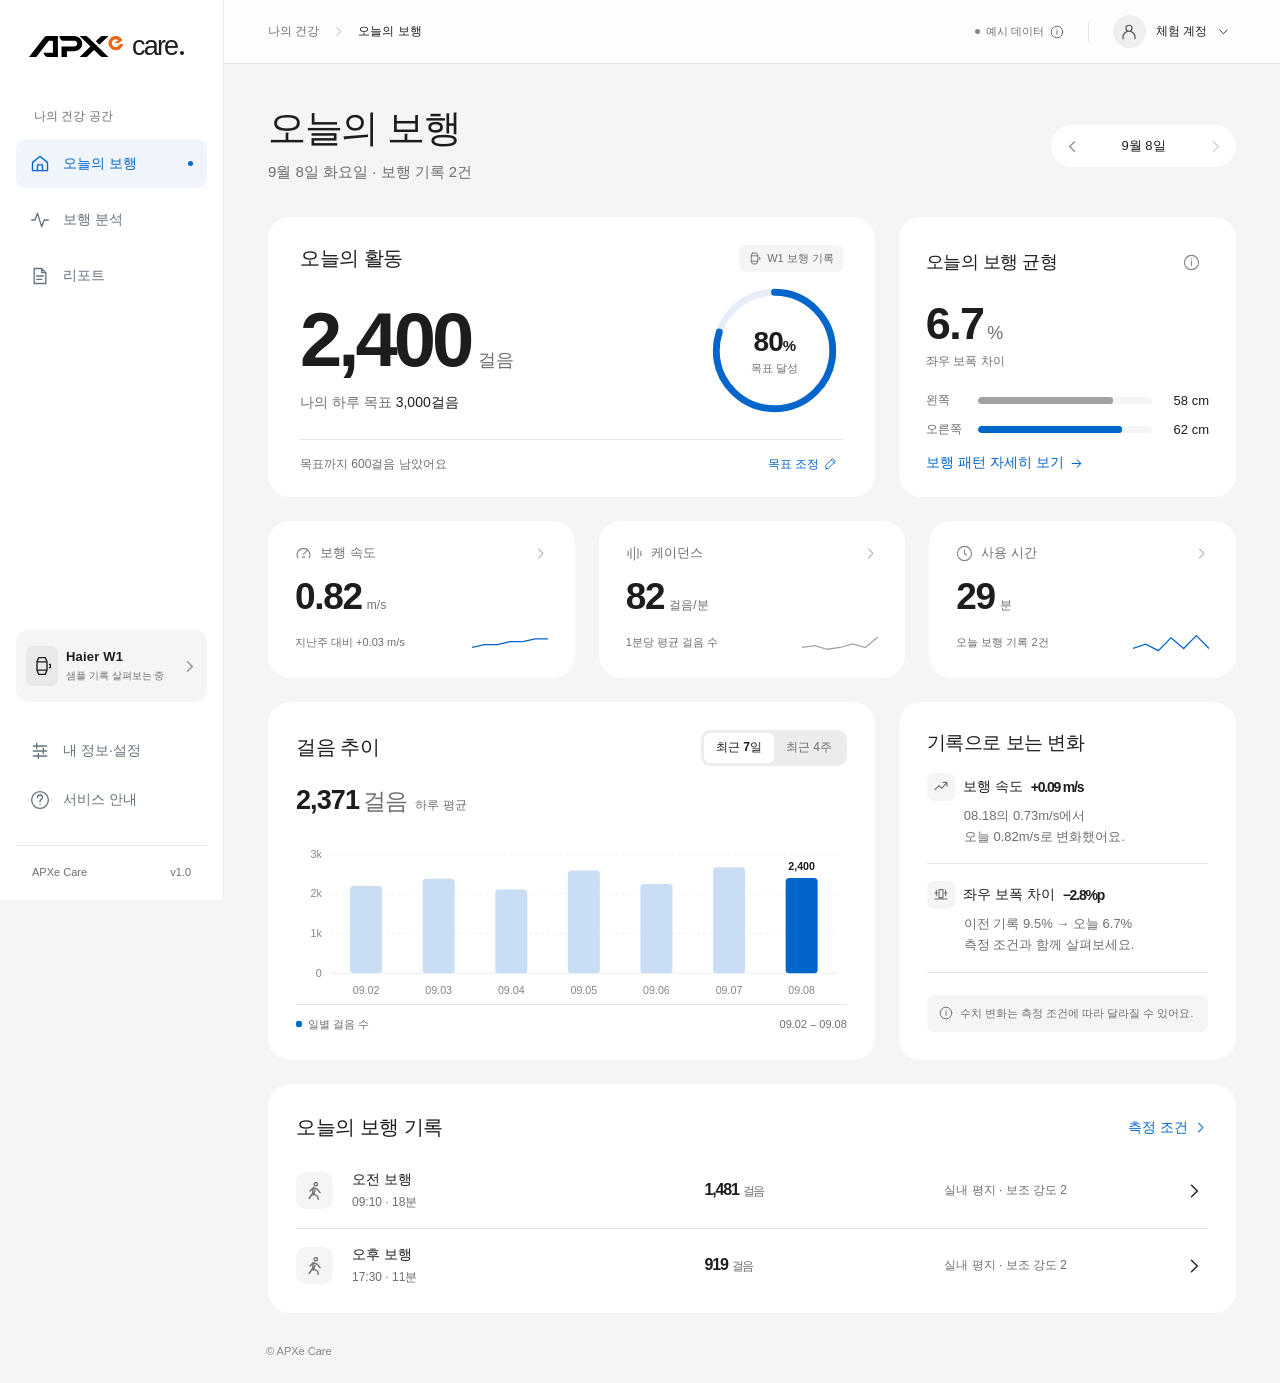
==== commit b7ffe76a: "Replace app branding with supplied APXe SVG logo" ====
--- a/index.html
+++ b/index.html
@@ -6,17 +6,17 @@
   <meta name="theme-color" content="#f5f5f7">
   <meta name="description" content="APXe Care — 나의 보행을 기록하고, 변화를 살펴보고, 리포트로 연결하는 보행 건강 서비스.">
   <title>APXe Care · 나의 보행 건강</title>
-  <link rel="icon" href="assets/apxe.svg" type="image/svg+xml">
+  <link rel="icon" href="assets/apxe.svg?v=6" type="image/svg+xml">
   <link rel="stylesheet" href="styles.css">
-  <link rel="stylesheet" href="design-v2.css?v=5">
+  <link rel="stylesheet" href="design-v2.css?v=6">
   <script src="data.js" defer></script>
-  <script src="app.js?v=5" defer></script>
-  <link rel="stylesheet" href="mobile.css?v=5">
+  <script src="app.js?v=6" defer></script>
+  <link rel="stylesheet" href="mobile.css?v=6">
 </head>
 <body class="consumer-app">
   <a class="skip-link" href="#main">본문으로 이동</a>
   <aside class="sidebar" aria-label="주 메뉴">
-    <a href="#overview" class="brand" aria-label="APXe Care 홈"><img src="assets/apxe.svg" alt="APXe" width="108" height="26"><span>care<span class="brand-dot"></span></span></a>
+    <a href="#overview" class="brand" aria-label="APXe Care 홈"><img src="assets/apxe.svg?v=6" alt="APXe" width="108" height="25"><span>care<span class="brand-dot"></span></span></a>
     <div class="workspace-label">나의 건강 공간</div>
     <nav class="primary-nav">
       <a href="#overview" data-route="overview" class="nav-link active"><i data-icon="home"></i><span>오늘의 보행</span><span class="nav-dot"></span></a>
@@ -32,7 +32,7 @@
   </aside>
   <div class="app-shell">
     <header class="topbar">
-      <div class="mobile-brand">APXe <span>care.</span></div>
+      <a class="mobile-brand" href="#overview" aria-label="APXe Care 홈"><img src="assets/apxe.svg?v=6" alt="APXe" width="84" height="19"><span>care.</span></a>
       <div class="breadcrumb"><span>나의 건강</span><i data-icon="chevron"></i><strong id="crumb">오늘의 보행</strong></div>
       <div class="account-tools"><button class="demo-badge" data-action="data-info"><span></span>예시 데이터<i data-icon="info"></i></button><span class="topbar-divider"></span><button class="account-button" data-action="settings" aria-label="체험 계정 설정"><span class="avatar"><i data-icon="user"></i></span><span class="account-name">체험 계정</span><i data-icon="chevron-down"></i></button></div>
     </header>
--- a/design-v2.css
+++ b/design-v2.css
@@ -327,3 +327,7 @@
   .stride-values { margin: 18px 0; }
   .mobile-nav .active i { background: transparent; box-shadow: none; }
 }
+
+/* Original APXe SVG supplied for the app and exported report. */
+.paper-brand { display: flex; align-items: center; gap: 8px; }
+.paper-brand img { width: 94px; height: auto; display: block; }
--- a/mobile.css
+++ b/mobile.css
@@ -153,3 +153,8 @@
 }
 
 @media print { .provider-mobile-nav, .mobile-table-hint { display: none !important; } }
+
+@media screen and (max-width: 760px) {
+  .consumer-app .mobile-brand { display: inline-flex; align-items: center; gap: 7px; min-height: 44px; }
+  .mobile-brand img { width: 84px; height: auto; display: block; flex-shrink: 0; }
+}
